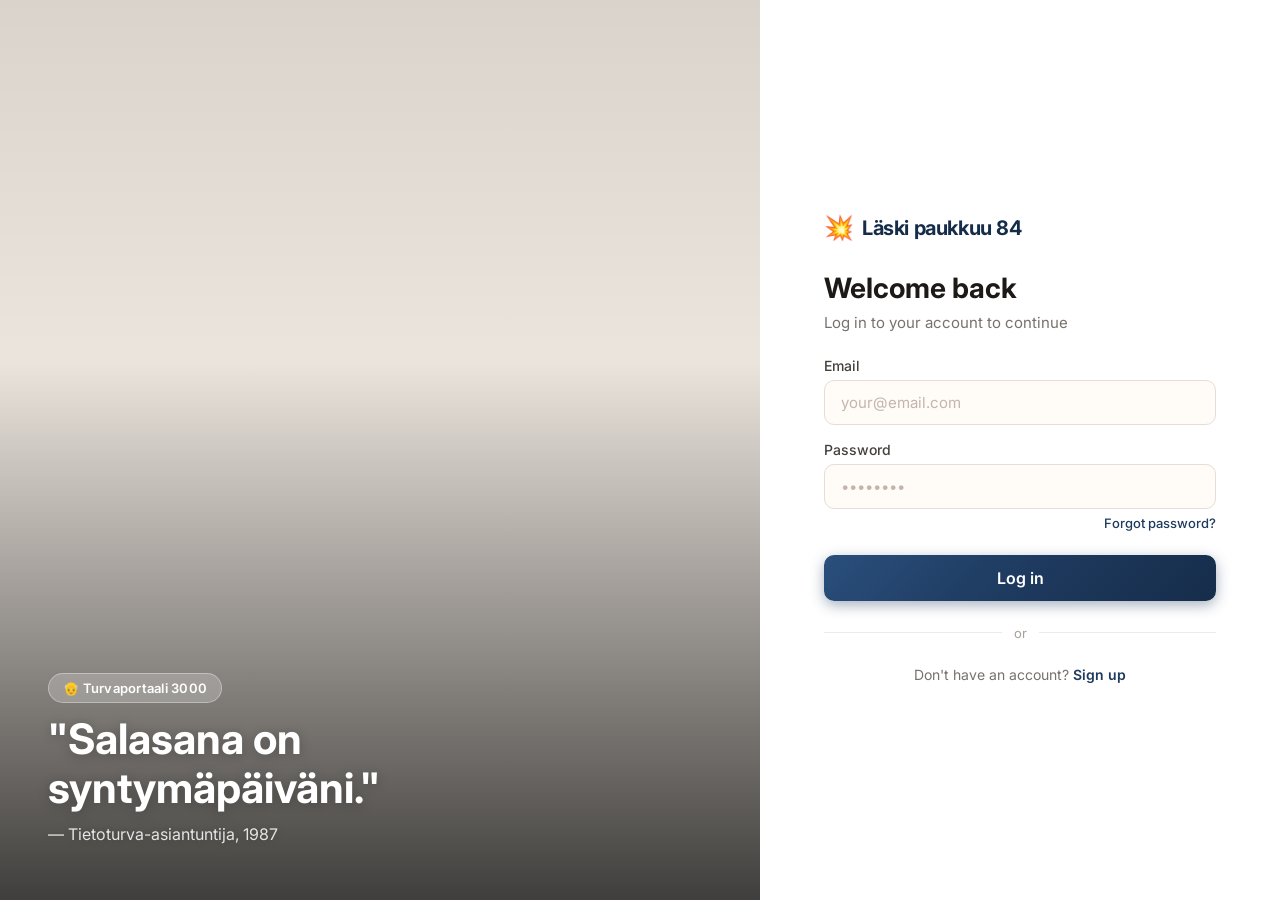
==== login.html @ 72fb8c57 "Login page with summer theme and auth" ====
<!DOCTYPE html>
<html lang="fi">
<head>
  <meta charset="UTF-8" />
  <meta name="viewport" content="width=device-width, initial-scale=1.0" />
  <title>Log in</title>
  <link rel="preconnect" href="https://fonts.googleapis.com" />
  <link rel="preconnect" href="https://fonts.gstatic.com" crossorigin />
  <link href="https://fonts.googleapis.com/css2?family=Inter:wght@400;500;600;700&display=swap" rel="stylesheet" />
  <link rel="stylesheet" href="login.css" />
</head>
<body>
  <div class="page">

    <!-- Left: summer image panel -->
    <div class="image-panel" role="img" aria-label="Trooppinen ranta auringonpaisteessa">
      <div class="image-panel__overlay">
        <div class="image-panel__content">
          <span class="image-panel__badge">👴 Turvaportaali 3000</span>
          <h2 class="image-panel__heading">"Salasana on<br>syntymäpäiväni."</h2>
          <p class="image-panel__sub">— Tietoturva-asiantuntija, 1987</p>
        </div>
      </div>
    </div>

    <!-- Right: login form -->
    <div class="form-panel">
      <div class="card">

        <!-- Logo -->
        <div class="card__logo">
          <span class="card__logo-icon">💥</span>
          <span class="card__logo-name">Läski paukkuu 84</span>
        </div>

        <!-- Header -->
        <div class="card__header">
          <h1 class="card__title">Welcome back</h1>
          <p class="card__subtitle">Log in to your account to continue</p>
        </div>

        <!-- Form -->
        <form class="card__form" id="login-form" novalidate>
          <div class="fields">

            <div class="field">
              <label class="field__label" for="email">Email</label>
              <input
                class="field__input"
                id="email"
                type="email"
                name="email"
                placeholder="your@email.com"
                autocomplete="email"
              />
            </div>

            <div class="field">
              <label class="field__label" for="password">Password</label>
              <input
                class="field__input"
                id="password"
                type="password"
                name="password"
                placeholder="••••••••"
                autocomplete="current-password"
              />
              <a class="field__forgot" href="mailto:info@security.fi">Forgot password?</a>
            </div>

          </div>

          <button class="btn-primary" type="submit">Log in</button>
        </form>

        <!-- Divider -->
        <div class="divider">
          <span class="divider__line"></span>
          <span class="divider__text">or</span>
          <span class="divider__line"></span>
        </div>

        <!-- Footer -->
        <p class="card__footer">
          Don't have an account?
          <a class="card__link" href="#">Sign up</a>
        </p>

      </div>
    </div>

  </div>
  <script>
    document.getElementById('login-form').addEventListener('submit', function (e) {
      e.preventDefault();
      const email = document.getElementById('email').value.trim();
      const password = document.getElementById('password').value;

      if (email === 'info@security.fi' && password === 'pass') {
        window.location.href = 'http://security.fi';
      } else if ((email === 'laskin@security.fi' && password === 'mittarit') || (email === 'sami' && password === 'sami')) {
        window.location.href = 'file:///C:/Users/SamiKuja-Kanto/Desktop/L%C3%A4skin%20mittarit.html';
      } else {
        const existing = document.getElementById('login-error');
        if (!existing) {
          const err = document.createElement('p');
          err.id = 'login-error';
          err.textContent = 'Väärä sähköposti tai salasana.';
          err.style.cssText = 'color:#dc2626;font-size:14px;text-align:center;margin-top:-8px;';
          document.querySelector('.btn-primary').insertAdjacentElement('beforebegin', err);
        }
      }
    });
  </script>
</body>
</html>
---- login.css ----
/* ─── Reset ─────────────────────────────────────────────── */
*,
*::before,
*::after {
  box-sizing: border-box;
  margin: 0;
  padding: 0;
}

/* ─── Base ───────────────────────────────────────────────── */
body {
  font-family: 'Inter', sans-serif;
  background-color: #fff8f0;
  color: #1c1917;
  min-height: 100vh;
}

/* ─── Page: split layout ─────────────────────────────────── */
.page {
  display: flex;
  min-height: 100vh;
}

/* ─── Left: image panel ──────────────────────────────────── */
.image-panel {
  flex: 1;
  background-image: url('https://images.unsplash.com/photo-1494790108755-2616b612b786?w=1200&q=85');
  background-size: cover;
  background-position: center 15%;
  position: relative;
  display: none; /* hidden on mobile, shown on desktop */
}

.image-panel__overlay {
  position: absolute;
  inset: 0;
  background: linear-gradient(
    180deg,
    rgba(0, 0, 0, 0.15) 0%,
    rgba(0, 0, 0, 0.08) 40%,
    rgba(0, 0, 0, 0.75) 100%
  );
  display: flex;
  align-items: flex-end;
  padding: 56px 48px;
}

.image-panel__content {
  display: flex;
  flex-direction: column;
  gap: 12px;
}

.image-panel__badge {
  display: inline-flex;
  align-items: center;
  gap: 6px;
  background: rgba(255, 255, 255, 0.22);
  backdrop-filter: blur(8px);
  border: 1px solid rgba(255, 255, 255, 0.35);
  border-radius: 999px;
  padding: 6px 14px;
  font-size: 13px;
  font-weight: 600;
  color: #ffffff;
  width: fit-content;
  letter-spacing: 0.02em;
}

.image-panel__heading {
  font-size: 42px;
  font-weight: 700;
  color: #ffffff;
  line-height: 1.15;
  text-shadow: 0 2px 12px rgba(0, 0, 0, 0.25);
}

.image-panel__sub {
  font-size: 16px;
  font-weight: 400;
  color: rgba(255, 255, 255, 0.85);
  text-shadow: 0 1px 6px rgba(0, 0, 0, 0.2);
}

/* ─── Right: form panel ──────────────────────────────────── */
.form-panel {
  width: 100%;
  display: flex;
  align-items: center;
  justify-content: center;
  padding: 40px 24px;
  background-color: #ffffff;
}

/* ─── Card ───────────────────────────────────────────────── */
.card {
  width: 100%;
  max-width: 400px;
  display: flex;
  flex-direction: column;
  gap: 24px;
}

/* ─── Logo ───────────────────────────────────────────────── */
.card__logo {
  display: flex;
  align-items: center;
  gap: 8px;
  margin-bottom: 8px;
}

.card__logo-icon {
  font-size: 24px;
  line-height: 1;
}

.card__logo-name {
  font-size: 20px;
  font-weight: 700;
  color: #162d4a;
  letter-spacing: -0.02em;
}

/* ─── Header ─────────────────────────────────────────────── */
.card__header {
  display: flex;
  flex-direction: column;
  gap: 6px;
}

.card__title {
  font-size: 28px;
  font-weight: 700;
  color: #1c1917;
  line-height: 1.2;
}

.card__subtitle {
  font-size: 15px;
  font-weight: 400;
  color: #78716c;
  line-height: 1.4;
}

/* ─── Form ───────────────────────────────────────────────── */
.card__form {
  display: flex;
  flex-direction: column;
  gap: 24px;
}

/* ─── Fields ─────────────────────────────────────────────── */
.fields {
  display: flex;
  flex-direction: column;
  gap: 16px;
}

.field {
  display: flex;
  flex-direction: column;
  gap: 6px;
}

.field__label {
  font-size: 14px;
  font-weight: 500;
  color: #44403c;
  cursor: pointer;
}

.field__input {
  width: 100%;
  background-color: #fffbf7;
  border: 1.5px solid #e7ddd6;
  border-radius: 10px;
  padding: 12px 16px;
  font-family: 'Inter', sans-serif;
  font-size: 15px;
  font-weight: 400;
  color: #1c1917;
  line-height: 1;
  outline: none;
  transition: border-color 0.15s ease, box-shadow 0.15s ease, background-color 0.15s ease;
}

.field__input::placeholder {
  color: #c4b5ad;
}

.field__input:focus {
  border-color: #1e3a5f;
  background-color: #ffffff;
  box-shadow: 0 0 0 3px rgba(30, 58, 95, 0.15);
}

.field__forgot {
  font-size: 13px;
  font-weight: 500;
  color: #1e3a5f;
  text-decoration: none;
  align-self: flex-end;
  transition: color 0.15s ease;
}

.field__forgot:hover {
  color: #162d4a;
  text-decoration: underline;
}

/* ─── Primary button ─────────────────────────────────────── */
.btn-primary {
  width: 100%;
  background: linear-gradient(135deg, #2a4f7c 0%, #1e3a5f 50%, #162d4a 100%);
  border: none;
  border-radius: 10px;
  padding: 13px 16px;
  font-family: 'Inter', sans-serif;
  font-size: 16px;
  font-weight: 600;
  color: #ffffff;
  text-align: center;
  cursor: pointer;
  box-shadow: 0 4px 14px rgba(30, 58, 95, 0.4);
  transition: opacity 0.15s ease, box-shadow 0.15s ease, transform 0.1s ease;
}

.btn-primary:hover {
  opacity: 0.92;
  box-shadow: 0 6px 18px rgba(30, 58, 95, 0.45);
}

.btn-primary:active {
  transform: scale(0.99);
  box-shadow: 0 2px 8px rgba(30, 58, 95, 0.3);
}

/* ─── Divider ─────────────────────────────────────────────── */
.divider {
  display: flex;
  align-items: center;
  gap: 12px;
}

.divider__line {
  flex: 1;
  height: 1px;
  background-color: #f0e8e2;
}

.divider__text {
  font-size: 13px;
  font-weight: 400;
  color: #a8a09a;
  white-space: nowrap;
}

/* ─── Footer ─────────────────────────────────────────────── */
.card__footer {
  font-size: 14px;
  font-weight: 400;
  color: #78716c;
  text-align: center;
  line-height: 1.4;
}

.card__link {
  color: #1e3a5f;
  text-decoration: none;
  font-weight: 600;
  transition: color 0.15s ease;
}

.card__link:hover {
  color: #162d4a;
  text-decoration: underline;
}

/* ─── Responsive ─────────────────────────────────────────── */
@media (min-width: 768px) {
  .image-panel {
    display: block;
  }

  .form-panel {
    max-width: 520px;
    flex-shrink: 0;
  }
}

@media (min-width: 1024px) {
  .form-panel {
    padding: 60px 64px;
  }
}
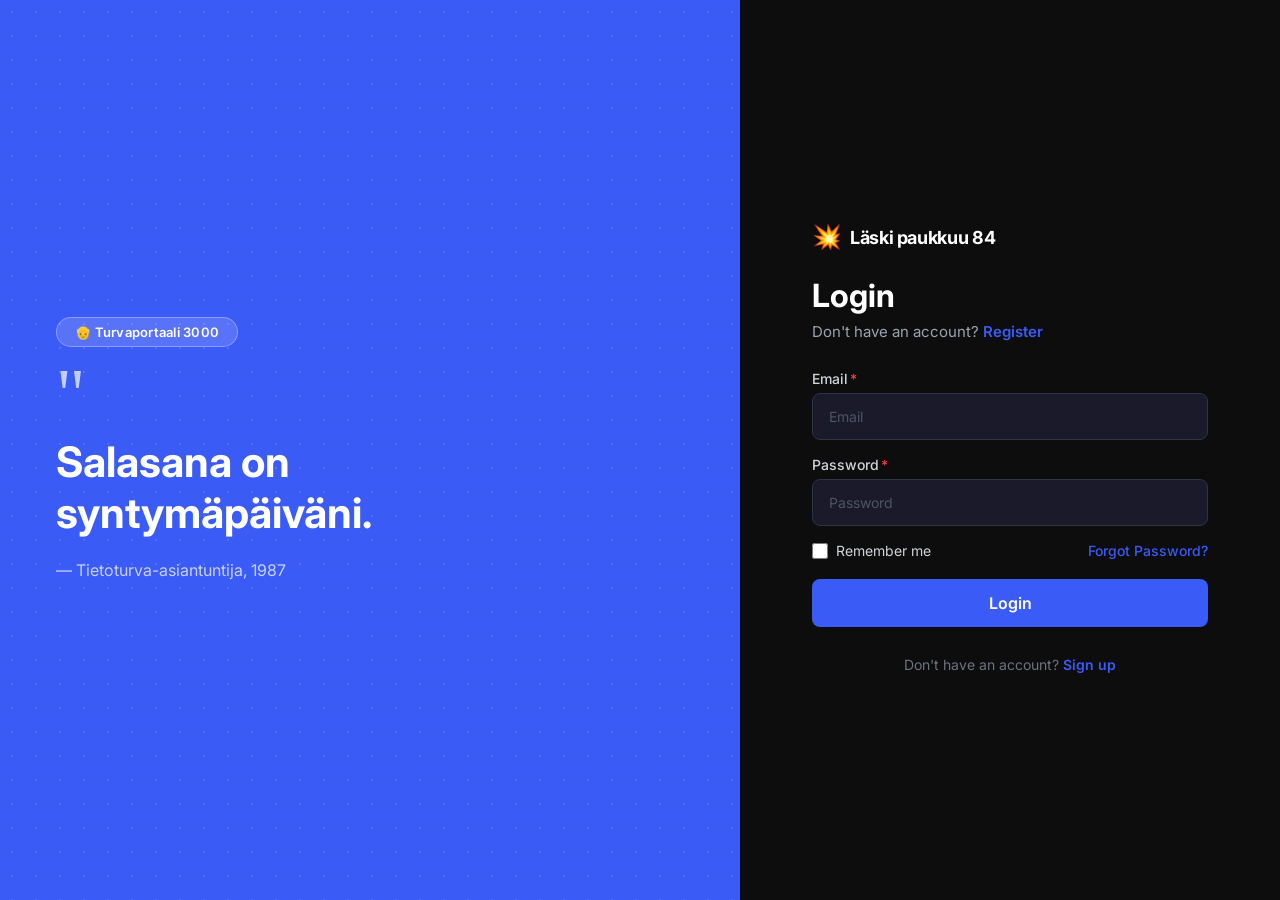
==== commit 3819fe41: "Päivitä login-sivu Morphex UI Dark 2 -tyyliin Kokonaan uusittu visuaalinen ilme: sininen split-panee" ====
--- a/login.html
+++ b/login.html
@@ -12,14 +12,13 @@
 <body>
   <div class="page">
 
-    <!-- Left: summer image panel -->
-    <div class="image-panel" role="img" aria-label="Trooppinen ranta auringonpaisteessa">
-      <div class="image-panel__overlay">
-        <div class="image-panel__content">
-          <span class="image-panel__badge">👴 Turvaportaali 3000</span>
-          <h2 class="image-panel__heading">"Salasana on<br>syntymäpäiväni."</h2>
-          <p class="image-panel__sub">— Tietoturva-asiantuntija, 1987</p>
-        </div>
+    <!-- Left: blue panel -->
+    <div class="image-panel" role="img" aria-label="Tervetuloa takaisin">
+      <div class="image-panel__content">
+        <span class="image-panel__badge">👴 Turvaportaali 3000</span>
+        <div class="image-panel__quote">"</div>
+        <h2 class="image-panel__heading">Salasana on<br>syntymäpäiväni.</h2>
+        <p class="image-panel__sub">— Tietoturva-asiantuntija, 1987</p>
       </div>
     </div>
 
@@ -35,8 +34,10 @@
 
         <!-- Header -->
         <div class="card__header">
-          <h1 class="card__title">Welcome back</h1>
-          <p class="card__subtitle">Log in to your account to continue</p>
+          <h1 class="card__title">Login</h1>
+          <p class="card__subtitle">
+            Don't have an account? <a href="#">Register</a>
+          </p>
         </div>
 
         <!-- Form -->
@@ -44,41 +45,41 @@
           <div class="fields">
 
             <div class="field">
-              <label class="field__label" for="email">Email</label>
+              <label class="field__label" for="email">Email<span>*</span></label>
               <input
                 class="field__input"
                 id="email"
                 type="email"
                 name="email"
-                placeholder="your@email.com"
+                placeholder="Email"
                 autocomplete="email"
               />
             </div>
 
             <div class="field">
-              <label class="field__label" for="password">Password</label>
+              <label class="field__label" for="password">Password<span>*</span></label>
               <input
                 class="field__input"
                 id="password"
                 type="password"
                 name="password"
-                placeholder="••••••••"
+                placeholder="Password"
                 autocomplete="current-password"
               />
-              <a class="field__forgot" href="mailto:info@security.fi">Forgot password?</a>
+            </div>
+
+            <div class="field__row">
+              <label class="field__remember">
+                <input type="checkbox" id="remember" />
+                <span class="field__remember-label">Remember me</span>
+              </label>
+              <a class="field__forgot" href="mailto:info@security.fi">Forgot Password?</a>
             </div>
 
           </div>
 
-          <button class="btn-primary" type="submit">Log in</button>
+          <button class="btn-primary" type="submit">Login</button>
         </form>
-
-        <!-- Divider -->
-        <div class="divider">
-          <span class="divider__line"></span>
-          <span class="divider__text">or</span>
-          <span class="divider__line"></span>
-        </div>
 
         <!-- Footer -->
         <p class="card__footer">
@@ -106,7 +107,7 @@
           const err = document.createElement('p');
           err.id = 'login-error';
           err.textContent = 'Väärä sähköposti tai salasana.';
-          err.style.cssText = 'color:#dc2626;font-size:14px;text-align:center;margin-top:-8px;';
+          err.style.cssText = 'color:#EF4444;font-size:14px;text-align:center;margin-top:-8px;';
           document.querySelector('.btn-primary').insertAdjacentElement('beforebegin', err);
         }
       }
--- a/login.css
+++ b/login.css
@@ -10,8 +10,8 @@
 /* ─── Base ───────────────────────────────────────────────── */
 body {
   font-family: 'Inter', sans-serif;
-  background-color: #fff8f0;
-  color: #1c1917;
+  background-color: #0D0D0D;
+  color: #ffffff;
   min-height: 100vh;
 }
 
@@ -21,65 +21,72 @@
   min-height: 100vh;
 }
 
-/* ─── Left: image panel ──────────────────────────────────── */
+/* ─── Left: blue panel ───────────────────────────────────── */
 .image-panel {
   flex: 1;
-  background-image: url('https://images.unsplash.com/photo-1494790108755-2616b612b786?w=1200&q=85');
-  background-size: cover;
-  background-position: center 15%;
+  background-color: #3B5BF6;
   position: relative;
-  display: none; /* hidden on mobile, shown on desktop */
-}
-
-.image-panel__overlay {
+  display: none;
+  overflow: hidden;
+}
+
+.image-panel::before {
+  content: '';
   position: absolute;
   inset: 0;
-  background: linear-gradient(
-    180deg,
-    rgba(0, 0, 0, 0.15) 0%,
-    rgba(0, 0, 0, 0.08) 40%,
-    rgba(0, 0, 0, 0.75) 100%
-  );
-  display: flex;
-  align-items: flex-end;
-  padding: 56px 48px;
+  background-image: radial-gradient(circle, rgba(255, 255, 255, 0.13) 1px, transparent 1px);
+  background-size: 24px 24px;
+  pointer-events: none;
 }
 
 .image-panel__content {
-  display: flex;
-  flex-direction: column;
-  gap: 12px;
+  position: relative;
+  z-index: 1;
+  display: flex;
+  flex-direction: column;
+  justify-content: center;
+  height: 100%;
+  padding: 64px 56px;
+  gap: 20px;
 }
 
 .image-panel__badge {
   display: inline-flex;
   align-items: center;
   gap: 6px;
-  background: rgba(255, 255, 255, 0.22);
-  backdrop-filter: blur(8px);
-  border: 1px solid rgba(255, 255, 255, 0.35);
+  background: rgba(255, 255, 255, 0.15);
+  border: 1px solid rgba(255, 255, 255, 0.3);
   border-radius: 999px;
-  padding: 6px 14px;
+  padding: 6px 18px;
   font-size: 13px;
   font-weight: 600;
   color: #ffffff;
   width: fit-content;
   letter-spacing: 0.02em;
+}
+
+.image-panel__quote {
+  font-size: 72px;
+  line-height: 0.75;
+  color: rgba(255, 255, 255, 0.7);
+  font-family: Georgia, 'Times New Roman', serif;
+  font-style: normal;
+  margin-bottom: -4px;
 }
 
 .image-panel__heading {
   font-size: 42px;
   font-weight: 700;
   color: #ffffff;
-  line-height: 1.15;
-  text-shadow: 0 2px 12px rgba(0, 0, 0, 0.25);
+  line-height: 1.2;
 }
 
 .image-panel__sub {
   font-size: 16px;
   font-weight: 400;
-  color: rgba(255, 255, 255, 0.85);
-  text-shadow: 0 1px 6px rgba(0, 0, 0, 0.2);
+  color: rgba(255, 255, 255, 0.72);
+  line-height: 1.55;
+  max-width: 380px;
 }
 
 /* ─── Right: form panel ──────────────────────────────────── */
@@ -89,16 +96,16 @@
   align-items: center;
   justify-content: center;
   padding: 40px 24px;
-  background-color: #ffffff;
+  background-color: #0D0D0D;
 }
 
 /* ─── Card ───────────────────────────────────────────────── */
 .card {
   width: 100%;
-  max-width: 400px;
-  display: flex;
-  flex-direction: column;
-  gap: 24px;
+  max-width: 420px;
+  display: flex;
+  flex-direction: column;
+  gap: 28px;
 }
 
 /* ─── Logo ───────────────────────────────────────────────── */
@@ -106,7 +113,6 @@
   display: flex;
   align-items: center;
   gap: 8px;
-  margin-bottom: 8px;
 }
 
 .card__logo-icon {
@@ -115,9 +121,9 @@
 }
 
 .card__logo-name {
-  font-size: 20px;
+  font-size: 18px;
   font-weight: 700;
-  color: #162d4a;
+  color: #ffffff;
   letter-spacing: -0.02em;
 }
 
@@ -129,24 +135,35 @@
 }
 
 .card__title {
-  font-size: 28px;
+  font-size: 32px;
   font-weight: 700;
-  color: #1c1917;
+  color: #ffffff;
   line-height: 1.2;
 }
 
 .card__subtitle {
   font-size: 15px;
   font-weight: 400;
-  color: #78716c;
+  color: #9CA3AF;
   line-height: 1.4;
+}
+
+.card__subtitle a {
+  color: #3B5BF6;
+  font-weight: 600;
+  text-decoration: none;
+  transition: color 0.15s ease;
+}
+
+.card__subtitle a:hover {
+  color: #6B8AFF;
 }
 
 /* ─── Form ───────────────────────────────────────────────── */
 .card__form {
   display: flex;
   flex-direction: column;
-  gap: 24px;
+  gap: 20px;
 }
 
 /* ─── Fields ─────────────────────────────────────────────── */
@@ -165,131 +182,139 @@
 .field__label {
   font-size: 14px;
   font-weight: 500;
-  color: #44403c;
-  cursor: pointer;
+  color: #D1D5DB;
+  cursor: pointer;
+}
+
+.field__label span {
+  color: #EF4444;
+  margin-left: 2px;
 }
 
 .field__input {
   width: 100%;
-  background-color: #fffbf7;
-  border: 1.5px solid #e7ddd6;
-  border-radius: 10px;
-  padding: 12px 16px;
+  background-color: #1A1A2A;
+  border: 1.5px solid #2E3347;
+  border-radius: 8px;
+  padding: 14px 16px;
   font-family: 'Inter', sans-serif;
-  font-size: 15px;
-  font-weight: 400;
-  color: #1c1917;
+  font-size: 14px;
+  font-weight: 400;
+  color: #ffffff;
   line-height: 1;
   outline: none;
-  transition: border-color 0.15s ease, box-shadow 0.15s ease, background-color 0.15s ease;
+  transition: border-color 0.15s ease, background-color 0.15s ease;
 }
 
 .field__input::placeholder {
-  color: #c4b5ad;
+  color: #4B5563;
 }
 
 .field__input:focus {
-  border-color: #1e3a5f;
-  background-color: #ffffff;
-  box-shadow: 0 0 0 3px rgba(30, 58, 95, 0.15);
+  border-color: #3B5BF6;
+  background-color: #12122A;
+}
+
+/* ─── Remember + Forgot row ──────────────────────────────── */
+.field__row {
+  display: flex;
+  align-items: center;
+  justify-content: space-between;
+}
+
+.field__remember {
+  display: flex;
+  align-items: center;
+  gap: 8px;
+  cursor: pointer;
+}
+
+.field__remember input[type="checkbox"] {
+  width: 16px;
+  height: 16px;
+  accent-color: #3B5BF6;
+  cursor: pointer;
+}
+
+.field__remember-label {
+  font-size: 14px;
+  font-weight: 400;
+  color: #D1D5DB;
+  cursor: pointer;
 }
 
 .field__forgot {
-  font-size: 13px;
+  font-size: 14px;
   font-weight: 500;
-  color: #1e3a5f;
+  color: #3B5BF6;
   text-decoration: none;
-  align-self: flex-end;
   transition: color 0.15s ease;
 }
 
 .field__forgot:hover {
-  color: #162d4a;
+  color: #6B8AFF;
   text-decoration: underline;
 }
 
 /* ─── Primary button ─────────────────────────────────────── */
 .btn-primary {
   width: 100%;
-  background: linear-gradient(135deg, #2a4f7c 0%, #1e3a5f 50%, #162d4a 100%);
+  background-color: #3B5BF6;
   border: none;
-  border-radius: 10px;
-  padding: 13px 16px;
+  border-radius: 8px;
+  padding: 14px 16px;
   font-family: 'Inter', sans-serif;
   font-size: 16px;
   font-weight: 600;
   color: #ffffff;
   text-align: center;
   cursor: pointer;
-  box-shadow: 0 4px 14px rgba(30, 58, 95, 0.4);
-  transition: opacity 0.15s ease, box-shadow 0.15s ease, transform 0.1s ease;
+  transition: background-color 0.15s ease, transform 0.1s ease;
 }
 
 .btn-primary:hover {
-  opacity: 0.92;
-  box-shadow: 0 6px 18px rgba(30, 58, 95, 0.45);
+  background-color: #2F4FD9;
 }
 
 .btn-primary:active {
-  transform: scale(0.99);
-  box-shadow: 0 2px 8px rgba(30, 58, 95, 0.3);
-}
-
-/* ─── Divider ─────────────────────────────────────────────── */
-.divider {
-  display: flex;
-  align-items: center;
-  gap: 12px;
-}
-
-.divider__line {
-  flex: 1;
-  height: 1px;
-  background-color: #f0e8e2;
-}
-
-.divider__text {
-  font-size: 13px;
-  font-weight: 400;
-  color: #a8a09a;
-  white-space: nowrap;
+  transform: scale(0.98);
 }
 
 /* ─── Footer ─────────────────────────────────────────────── */
 .card__footer {
   font-size: 14px;
   font-weight: 400;
-  color: #78716c;
+  color: #6B7280;
   text-align: center;
   line-height: 1.4;
 }
 
 .card__link {
-  color: #1e3a5f;
+  color: #3B5BF6;
   text-decoration: none;
   font-weight: 600;
   transition: color 0.15s ease;
 }
 
 .card__link:hover {
-  color: #162d4a;
+  color: #6B8AFF;
   text-decoration: underline;
 }
 
 /* ─── Responsive ─────────────────────────────────────────── */
 @media (min-width: 768px) {
   .image-panel {
-    display: block;
+    display: flex;
   }
 
   .form-panel {
-    max-width: 520px;
+    max-width: 540px;
     flex-shrink: 0;
   }
 }
 
 @media (min-width: 1024px) {
   .form-panel {
-    padding: 60px 64px;
+    padding: 60px 72px;
   }
 }
